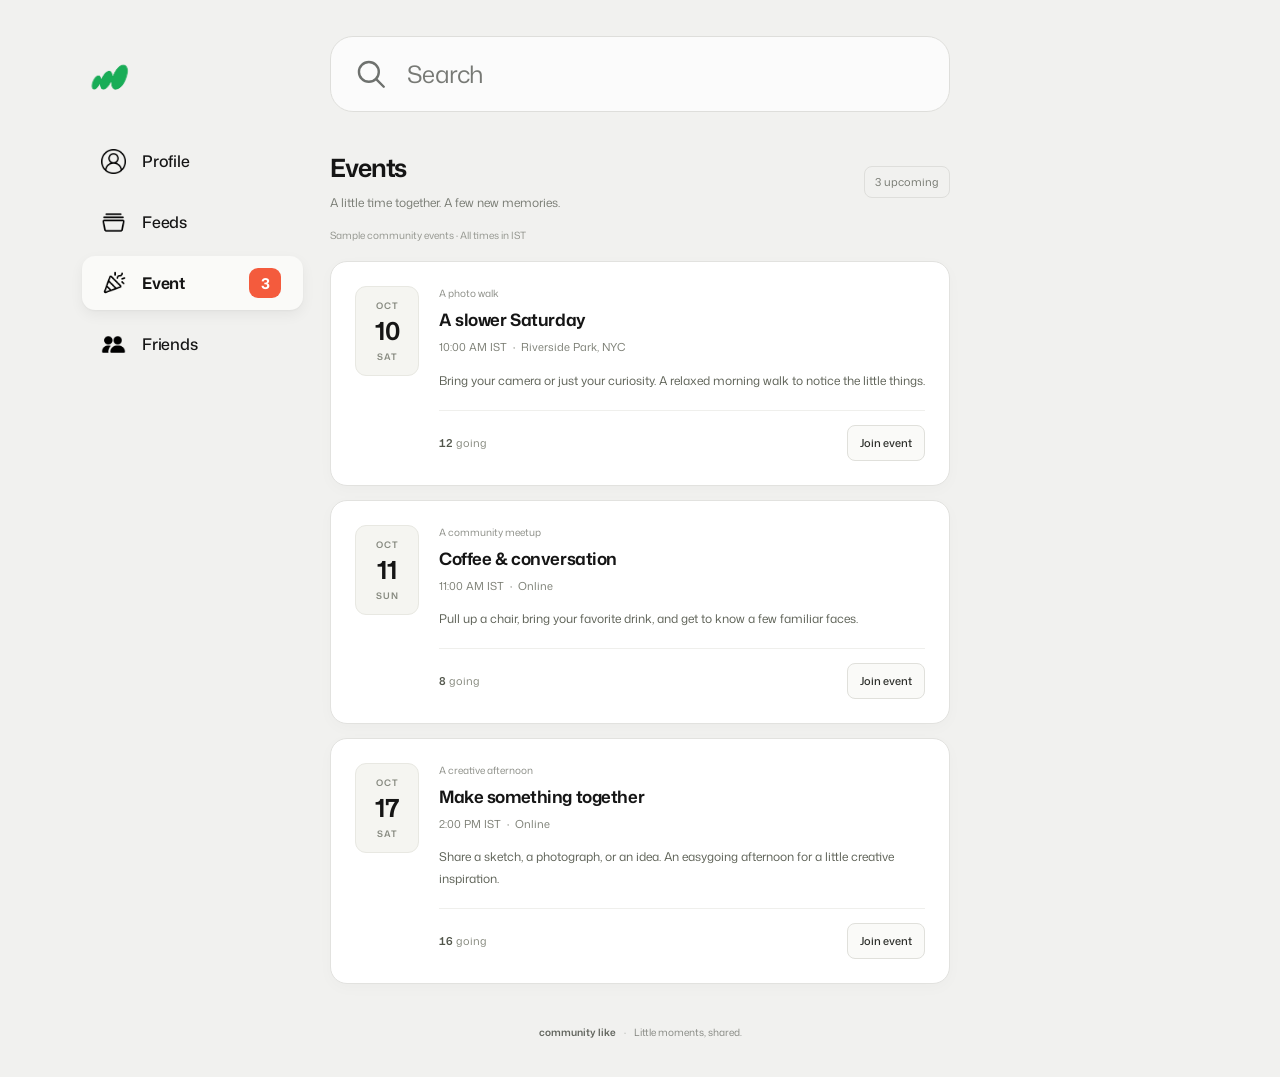
==== event.html @ 583a1580 "init" ====
<!doctype html>
<html lang="en">
  <head>
    <meta charset="UTF-8">
    <meta name="viewport" content="width=device-width, initial-scale=1">
    <title>community like · Event</title>
    <link rel="preconnect" href="https://fonts.googleapis.com">
    <link rel="preconnect" href="https://fonts.gstatic.com" crossorigin>
    <link href="https://fonts.googleapis.com/css2?family=Handlee&family=Instrument+Serif:ital@0;1&family=Mona+Sans:ital,wght@0,200..900;1,200..900&family=Shadows+Into+Light&family=Share+Tech+Mono&display=swap" rel="stylesheet">
    <link rel="stylesheet" href="styles.css">
  </head>
  <body>
    <svg class="svg-library" xmlns="http://www.w3.org/2000/svg">
      <defs>
        <symbol id="heart" viewBox="0 0 24 24">
          <path d="M20.8 4.6a5.5 5.5 0 0 0-7.8 0L12 5.7l-1.1-1.1a5.5 5.5 0 0 0-7.8 7.8L12 21l8.8-8.6a5.5 5.5 0 0 0 0-7.8Z"/>
        </symbol>
        <symbol id="comment" viewBox="0 0 24 24">
          <path d="M21 11.5a9 9 0 0 1-9 9 10 10 0 0 1-4-.9L3 21l1.4-4.8A9 9 0 1 1 21 11.5Z"/>
        </symbol>
        <symbol id="share" viewBox="0 0 24 24">
          <path d="M12 16V3m-5 5 5-5 5 5M5 13v7h14v-7"/>
        </symbol>
        <symbol id="bookmark" viewBox="0 0 24 24">
          <path d="M6 3h12v18l-6-4-6 4Z"/>
        </symbol>
        <symbol id="pin" viewBox="0 0 24 24">
          <path d="M19 10c0 5-7 11-7 11S5 15 5 10a7 7 0 1 1 14 0Z"/>
          <circle cx="12" cy="10" r="2.5"/>
        </symbol>
        <symbol id="search" viewBox="0 0 24 24">
          <circle cx="10.5" cy="10.5" r="7"/>
          <path d="m16 16 5 5"/>
        </symbol>
      </defs>
    </svg>
    <div class="workspace">
      <aside class="sidebar" aria-label="Community navigation">
        <a class="brand" href="index.html" aria-label="community like home">
          <img src="assets/logo.png" alt="community like" class="brand-logo">
        </a>
        <nav class="navigation">
          <a class="nav-link" href="profile.html">
            <span class="nav-icon">
              <img src="assets/profile.png" alt="">
            </span>
            <span class="nav-label">Profile</span>
          </a>
          <a class="nav-link" href="index.html">
            <span class="nav-icon">
              <img src="assets/feeds.png" alt="">
            </span>
            <span class="nav-label">Feeds</span>
          </a>
          <a class="nav-link active" href="event.html" aria-current="page">
            <span class="nav-icon">
              <img src="assets/event.png" alt="">
            </span>
            <span class="nav-label">Event</span>
            <span class="count-badge">3</span>
          </a>
          <a class="nav-link" href="friends.html">
            <span class="nav-icon">
              <img src="assets/friends.png" alt="">
            </span>
            <span class="nav-label">Friends</span>
          </a>
        </nav>
      </aside>
      <main class="main-content">
        <form class="search-bar" role="search">
          <label class="sr-only" for="site-search">Search</label>
          <svg class="search-icon" aria-hidden="true">
            <use href="#search"/>
          </svg>
          <input id="site-search" type="search" placeholder="Search" autocomplete="off">
        </form>

        <section class="directory-page" aria-labelledby="events-heading">
          <header class="page-heading">
            <div>
              <h1 id="events-heading">Events</h1>
              <p>A little time together. A few new memories.</p>
            </div>
            <span class="section-count">3 upcoming</span>
          </header>
          <p class="event-note">Sample community events · All times in IST</p>
          <div class="event-list">
            <article class="event-card" data-search-item>
              <div class="event-date" aria-label="SAT, October 10, 2026">
                <span>OCT</span>
                <strong>10</strong>
                <span>SAT</span>
              </div>
              <div class="event-info">
                <p class="event-category">A photo walk</p>
                <h2>A slower Saturday</h2>
                <p class="event-meta"><time datetime="2026-10-10T10:00:00+05:30">10:00 AM IST</time><span aria-hidden="true">·</span>Riverside Park, NYC</p>
                <p class="event-description">Bring your camera or just your curiosity. A relaxed morning walk to notice the little things.</p>
                <div class="event-bottom">
                  <span><strong class="going-count">12</strong> going</span>
                  <button class="quiet-button rsvp-button" type="button" aria-pressed="false" aria-label="Join A slower Saturday">Join event</button>
                </div>
              </div>
            </article>
            <article class="event-card" data-search-item>
              <div class="event-date" aria-label="SUN, October 11, 2026">
                <span>OCT</span>
                <strong>11</strong>
                <span>SUN</span>
              </div>
              <div class="event-info">
                <p class="event-category">A community meetup</p>
                <h2>Coffee & conversation</h2>
                <p class="event-meta"><time datetime="2026-10-11T11:00:00+05:30">11:00 AM IST</time><span aria-hidden="true">·</span>Online</p>
                <p class="event-description">Pull up a chair, bring your favorite drink, and get to know a few familiar faces.</p>
                <div class="event-bottom">
                  <span><strong class="going-count">8</strong> going</span>
                  <button class="quiet-button rsvp-button" type="button" aria-pressed="false" aria-label="Join Coffee & conversation">Join event</button>
                </div>
              </div>
            </article>
            <article class="event-card" data-search-item>
              <div class="event-date" aria-label="SAT, October 17, 2026">
                <span>OCT</span>
                <strong>17</strong>
                <span>SAT</span>
              </div>
              <div class="event-info">
                <p class="event-category">A creative afternoon</p>
                <h2>Make something together</h2>
                <p class="event-meta"><time datetime="2026-10-17T14:00:00+05:30">2:00 PM IST</time><span aria-hidden="true">·</span>Online</p>
                <p class="event-description">Share a sketch, a photograph, or an idea. An easygoing afternoon for a little creative inspiration.</p>
                <div class="event-bottom">
                  <span><strong class="going-count">16</strong> going</span>
                  <button class="quiet-button rsvp-button" type="button" aria-pressed="false" aria-label="Join Make something together">Join event</button>
                </div>
              </div>
            </article>
          </div>
          <p class="directory-empty" hidden>No events match your search.</p>
        </section>
        <footer class="site-footer">
          <span>community like</span>
          <span class="footer-dot" aria-hidden="true">·</span>
          <span>Little moments, shared.</span>
        </footer>
      </main>
    </div>
    <script src="app.js">
    </script>
  </body>
</html>
---- styles.css ----
:root {
  --page-bg: #f1f1ef;
  --text: #151515;
  --hover-bg: #ebeae6;
  --active-bg: #fafaf8;
  --badge-bg: #f45b3d;
  --shadow: 0 1px 2px rgba(0,0,0,.035), 0 5px 14px rgba(0,0,0,.055);
}
* { box-sizing: border-box; margin: 0; padding: 0; }
html, body { width: 100%; min-height: 100%; }
html {
  scroll-behavior: smooth;
  overflow-y: scroll;
  scrollbar-gutter: stable both-edges;
}
body { font-family: 'Mona Sans', -apple-system, BlinkMacSystemFont, 'Segoe UI', sans-serif; font-optical-sizing: auto; font-variation-settings: 'wdth' 100; background: var(--page-bg); color: var(--text); -webkit-font-smoothing: antialiased; }
.workspace { display: grid; grid-template-columns: minmax(0, 1fr) minmax(0, 650px) minmax(0, 1fr); width: 100%; max-width: 1320px; min-height: 100vh; margin: 0 auto; background: var(--page-bg); }
.sidebar {
  position: sticky;
  top: 0;
  align-self: start;
  width: 285px;
  min-width: 285px;
  justify-self: end;
  padding: 38px 24px 38px 40px;
  background: var(--page-bg);
}
.brand {
  display: flex;
  align-items: center;
  justify-content: center;
  width: 64px;
  height: 64px;
  margin-top: 8px;
  margin-left: 8px;
  margin-bottom: 8px;
  text-decoration: none;
}
.brand-logo {
  display: block;
  width: 60px;
  height: 60px;
  object-fit: contain;
}
.navigation { display: flex; flex-direction: column; width: 100%; gap: 7px; transform: translate(12px, 16px); }
.nav-link { width: 100%; height: 54px; display: grid; grid-template-columns: 34px 1fr auto; align-items: center; column-gap: 12px; padding: 0 22px 0 14px; border-radius: 13px; color: var(--text); text-decoration: none; font-size: 16px; font-weight: 500; letter-spacing: -.015em; transition: background-color 150ms ease, box-shadow 150ms ease; }
.nav-link:hover { background: var(--hover-bg); }
.nav-link.active { background: var(--active-bg); box-shadow: var(--shadow); font-weight: 650; }
.nav-icon { width: 34px; height: 34px; display: flex; align-items: center; justify-content: center; }
.nav-icon img { display: block; width: 25px; height: 25px; object-fit: contain; }
.nav-label { min-width: 0; white-space: nowrap; overflow: hidden; text-overflow: ellipsis; }
.count-badge { min-width: 32px; height: 30px; padding: 0 8px; display: inline-flex; align-items: center; justify-content: center; border-radius: 9px; background: var(--badge-bg); color: #fff; font-size: 15px; font-weight: 700; line-height: 1; font-variant-numeric: tabular-nums; }
.main-content { grid-column: 2; min-width: 0; min-height: 100vh; padding: 36px 15px; }
.search-bar { position: relative; width: min(100%,620px); height: 76px; margin: 0 auto; }
.search-bar input { width: 100%; height: 100%; padding: 0 28px 0 76px; border: 1px solid #dededb; border-radius: 23px; outline: none; background: rgba(255,255,255,.72); color: var(--text); font: inherit; font-size: 24px; letter-spacing: -.025em; }
.search-bar input::placeholder { color: #777975; }
.search-bar input:focus { border-color: #a9aaa7; background: #fff; box-shadow: 0 0 0 4px rgba(0,0,0,.05); }
.search-icon { position: absolute; top: 50%; left: 24px; width: 34px; height: 34px; transform: translateY(-50%); color: #6e716e; pointer-events: none; }
svg { fill: none; stroke: currentColor; stroke-linecap: round; stroke-linejoin: round; stroke-width: 1.7; }
.svg-library { position: absolute; width: 0; height: 0; overflow: hidden; }
.sr-only { position: absolute; width: 1px; height: 1px; margin: -1px; overflow: hidden; clip: rect(0,0,0,0); white-space: nowrap; }
.feed { width: min(100%,620px); margin: 38px auto 0; }
.post-list { display: grid; grid-template-columns: 1fr; gap: 24px; }
.post-card { min-width: 0; overflow: hidden; border: 1px solid #e2e2df; border-radius: 20px; background: #fff; box-shadow: 0 8px 24px rgba(25,25,22,.045); }
.post-media { width: 100%; aspect-ratio: 16/9; overflow: hidden; background: #e7e7e3; }
.post-media img { display: block; width: 100%; height: 100%; object-fit: cover; }
.post-details { padding: 20px 22px 14px; }
.post-header { display: flex; align-items: center; gap: 11px; }
.post-avatar { display: grid; width: 42px; height: 42px; place-items: center; flex: 0 0 auto; border-radius: 50%; color: #343532; font-size: 11px; font-weight: 700; background: #dedbd4; }
.avatar-02 { background: #dcdedf; } .avatar-03 { background: #d8d5cf; } .avatar-04 { background: #e2ded8; }
.post-author { min-width: 0; flex: 1; }
.post-author strong, .post-author span { display: block; }
.post-author strong { font-size: 14px; font-weight: 650; }
.post-author span { margin-top: 4px; color: #747671; font-size: 12px; }
.more-button { padding: 8px; border: 0; background: transparent; color: #797b76; font-size: 15px; letter-spacing: 2px; cursor: pointer; }
.post-title { margin: 18px 0 7px; color: #151515; font-size: 18px; font-weight: 650; letter-spacing: -.02em; }
.post-location { display: flex; align-items: center; gap: 5px; color: #777975; font-size: 12px; }
.post-location svg { width: 14px; height: 14px; }
.post-copy { margin: 11px 0 2px; color: #3b3d3a; font-size: 14px; line-height: 1.65; }
.post-footer { display: flex; align-items: center; gap: 18px; padding-top: 10px; margin-top: 16px; border-top: 1px solid #efefec; }
.post-action { display: inline-flex; align-items: center; justify-content: center; gap: 8px; min-height: 40px; padding: 8px 4px; border: 0; border-radius: 6px; background: transparent; color: #6e716b; font: inherit; font-size: 13px; font-variant-numeric: tabular-nums; cursor: pointer; }
.post-action svg { width: 20px; height: 20px; flex-shrink: 0; }
.post-action:hover { background: #f4f4f1; color: #1d1f1d; }
.post-action.liked { color: #151515; } .post-action.liked svg { fill: currentColor; }
.save-action { margin-left: auto; } .save-action.saved svg { fill: #151515; color: #151515; }
:focus-visible { outline: 2px solid #7958c5; outline-offset: 4px; }
.handlee { font-family: 'Handlee', cursive; } .shadows-into-light { font-family: 'Shadows Into Light', cursive; } .instrument-serif { font-family: 'Instrument Serif', serif; } .instrument-serif-italic { font-family: 'Instrument Serif', serif; font-style: italic; } .share-tech-mono { font-family: 'Share Tech Mono', monospace; }
@media(max-width:1100px) {
 .workspace { display: block; }
 .sidebar { position: static; width: 100%; min-width: 0; padding: 28px 20px; }
 .brand { width: 60px; height: 60px; margin-left: 8px; margin-bottom: 8px; }
 .brand-logo { width: 56px; height: 56px; }
 .navigation { gap: 6px; transform: none; }
 .nav-link { height: 52px; grid-template-columns: 32px 1fr auto; column-gap: 11px; padding: 0 21px 0 13px; border-radius: 12px; }
 .nav-icon { width: 32px; height: 32px; } .nav-icon img { width: 24px; height: 24px; }
 .count-badge { min-width: 31px; height: 29px; font-size: 14px; }
 .main-content { min-height: auto; padding: 28px 20px 48px; }
 .search-bar { height: 58px; } .search-bar input { padding-left: 58px; font-size: 18px; }
 .search-icon { left: 18px; width: 27px; height: 27px; }
 .feed { margin-top: 32px; } .post-card { border-radius: 17px; } .post-details { padding: 17px 16px 12px; }
 .post-footer { gap: 14px; }
}

/* Profile page */
.profile-card {
  width: min(100%, 620px);
  margin: 38px auto 0;
}

.profile-banner {
  height: 148px;
  overflow: hidden;
  border-radius: 14px;
  background: #e7e7e3;
}

.profile-banner img {
  display: block;
  width: 100%;
  height: 100%;
  object-fit: cover;
  object-position: center;
}

.profile-content {
  padding: 0 18px 18px;
}

.profile-summary {
  position: relative;
  display: flex;
  align-items: flex-end;
  gap: 20px;
  margin-top: -36px;
}

.profile-picture {
  display: block;
  width: 88px;
  height: 88px;
  flex-shrink: 0;
  object-fit: cover;
  border: 4px solid #fff;
  border-radius: 50%;
  background: #f1f1ef;
}

.profile-stats {
  display: flex;
  align-items: center;
  gap: 24px;
  padding-bottom: 12px;
}

.profile-stats div {
  display: flex;
  align-items: baseline;
  gap: 4px;
}

.profile-stats dt {
  order: 2;
  color: #737571;
  font-size: 12px;
  font-weight: 400;
}

.profile-stats dd {
  font-size: 14px;
  font-weight: 700;
  font-variant-numeric: tabular-nums;
}

.profile-intro {
  margin-top: 17px;
}

.profile-intro h1 {
  display: flex;
  align-items: center;
  gap: 6px;
  font-size: 21px;
  font-weight: 700;
  letter-spacing: -0.04em;
}

.profile-verified {
  width: 17px;
  height: 17px;
  flex-shrink: 0;
  fill: #3595f6;
  stroke: #3595f6;
  stroke-width: 1;
}

.profile-check {
  fill: none;
  stroke: #fff;
  stroke-width: 2;
}

.profile-intro p {
  margin-top: 11px;
  color: #454641;
  font-size: 12px;
  line-height: 1.85;
}

.profile-posts {
  margin-top: 26px;
  scroll-margin-top: 24px;
}

.profile-featured {
  overflow: hidden;
  border: 1px solid #e9e9e5;
  border-radius: 13px;
  background: #fff;
}

.profile-featured-media {
  position: relative;
  aspect-ratio: 16 / 9;
  overflow: hidden;
  background: #e7e7e3;
}

.profile-featured-media img {
  display: block;
  width: 100%;
  height: 100%;
  object-fit: cover;
}

.profile-featured-media figcaption {
  position: absolute;
  top: 12px;
  left: 12px;
  display: flex;
  align-items: center;
  gap: 6px;
  padding: 7px 10px;
  border-radius: 6px;
  background: #fff;
  color: #454641;
  font-size: 10px;
  font-weight: 600;
}

.profile-featured-media figcaption svg {
  width: 13px;
  height: 13px;
}

.profile-featured-details {
  padding: 17px 18px 8px;
}

.profile-featured-details h2 {
  color: #7958c5;
  font-size: 16px;
  font-weight: 650;
  letter-spacing: -0.02em;
}

.profile-featured-details p {
  margin-top: 8px;
  color: #555751;
  font-size: 12px;
  line-height: 1.75;
}

.profile-featured-details .post-footer {
  margin-top: 13px;
}

.profile-featured-details span.post-action {
  cursor: default;
}

@media (max-width: 1100px) {
  .profile-card {
    margin-top: 32px;
  }
}

@media (max-width: 480px) {
  .profile-banner {
    height: 120px;
    border-radius: 11px;
  }

  .profile-content {
    padding: 0 10px 10px;
  }

  .profile-summary {
    gap: 12px;
    margin-top: -30px;
  }

  .profile-picture {
    width: 74px;
    height: 74px;
  }

  .profile-stats {
    gap: 13px;
    padding-bottom: 9px;
  }

  .profile-stats dt {
    font-size: 10px;
  }

  .profile-stats dd {
    font-size: 12px;
  }

  .profile-intro h1 {
    font-size: 19px;
  }
}

@media (max-width: 350px) {
  .profile-stats div {
    flex-direction: column;
    gap: 2px;
  }
}

.profile-posts-heading {
  margin-bottom: 16px;
  font-size: 17px;
  font-weight: 650;
  letter-spacing: -0.02em;
}

img.post-avatar {
  display: block;
  object-fit: cover;
}
/* Shared page layout and footer */
.main-content {
  display: flex;
  flex-direction: column;
}

.search-bar {
  flex-shrink: 0;
}

.site-footer {
  display: flex;
  align-items: center;
  justify-content: center;
  flex-wrap: wrap;
  gap: 8px;
  width: min(100%, 620px);
  margin: auto auto 0;
  padding-top: 40px;
  color: #858781;
  font-size: 10px;
  line-height: 1.7;
}

.site-footer > span:first-child {
  color: #62655e;
  font-weight: 600;
}

.footer-dot {
  color: #b0b2ac;
}

.directory-page {
  width: min(100%, 620px);
  margin: 38px auto 0;
}

.page-heading {
  display: flex;
  align-items: center;
  justify-content: space-between;
  gap: 16px;
  margin-bottom: 24px;
}

.page-heading h1 {
  font-size: 25px;
  font-weight: 650;
  letter-spacing: -0.045em;
}

.page-heading p {
  margin-top: 8px;
  color: #787b73;
  font-size: 12px;
  line-height: 1.7;
}

.section-count {
  flex-shrink: 0;
  padding: 7px 10px;
  border: 1px solid #dededb;
  border-radius: 8px;
  color: #74776f;
  font-size: 11px;
}

.friend-list,
.event-list {
  display: grid;
  gap: 14px;
}

.friend-card {
  display: grid;
  grid-template-columns: 64px minmax(0, 1fr) auto;
  align-items: center;
  gap: 17px;
  padding: 22px;
  border: 1px solid #e2e2df;
  border-radius: 17px;
  background: #fff;
  box-shadow: 0 4px 16px rgba(25, 25, 22, 0.025);
}

.friend-picture {
  display: block;
  width: 64px;
  height: 64px;
  border-radius: 50%;
  object-fit: cover;
}

.friend-info h2 {
  font-size: 15px;
  font-weight: 650;
  letter-spacing: -0.02em;
}

.friend-info p {
  margin-top: 4px;
  color: #85877f;
  font-size: 11px;
}

.friend-status {
  display: inline-block;
  margin-top: 7px;
  color: #64675e;
  font-size: 10px;
}

.quiet-button {
  min-height: 36px;
  padding: 8px 12px;
  border: 1px solid #e0e0db;
  border-radius: 8px;
  background: #fafaf8;
  color: #292b27;
  font: inherit;
  font-size: 11px;
  font-weight: 500;
  cursor: pointer;
}

.quiet-button:hover {
  border-color: #bfc1b9;
  background: #f0f0eb;
}

.friend-bio {
  grid-column: 2 / -1;
  border-top: 1px solid #efefec;
  padding-top: 13px;
  color: #72766c;
  font-size: 12px;
  line-height: 1.8;
}

.event-note {
  margin: -9px 0 19px;
  color: #92948d;
  font-size: 10px;
}

.event-card {
  display: grid;
  grid-template-columns: 64px minmax(0, 1fr);
  align-items: start;
  gap: 20px;
  padding: 24px;
  border: 1px solid #e2e2df;
  border-radius: 17px;
  background: #fff;
  box-shadow: 0 4px 16px rgba(25, 25, 22, 0.025);
}

.event-date {
  display: flex;
  flex-direction: column;
  align-items: center;
  padding: 12px 8px;
  border: 1px solid #e8e8e2;
  border-radius: 11px;
  background: #f5f5f1;
}

.event-date span {
  color: #878a80;
  font-size: 9px;
  font-weight: 600;
  letter-spacing: 1px;
}

.event-date strong {
  margin: 4px 0;
  font-size: 25px;
  font-weight: 650;
  line-height: 1.2;
}

.event-category {
  margin-bottom: 7px;
  color: #8a8c85;
  font-size: 10px;
}

.event-info h2 {
  font-size: 17px;
  font-weight: 650;
  letter-spacing: -0.025em;
}

.event-meta {
  display: flex;
  align-items: baseline;
  flex-wrap: wrap;
  gap: 6px;
  margin-top: 8px;
  color: #7b7e74;
  font-size: 11px;
  line-height: 1.6;
}

.event-description {
  margin-top: 13px;
  color: #5c6055;
  font-size: 12px;
  line-height: 1.8;
}

.event-bottom {
  display: flex;
  align-items: center;
  justify-content: space-between;
  gap: 12px;
  margin-top: 18px;
  padding-top: 14px;
  border-top: 1px solid #efefec;
}

.event-bottom > span {
  color: #85887d;
  font-size: 11px;
}

.going-count {
  color: #52564b;
  font-weight: 600;
  font-variant-numeric: tabular-nums;
}

.rsvp-button[aria-pressed='true'] {
  background: #151515;
  color: #fff;
  border-color: #151515;
}

.directory-empty {
  padding: 30px 10px;
  color: #7a7e70;
  font-size: 13px;
  text-align: center;
}

[hidden] {
  display: none !important;
}

@media (max-width: 480px) {
  .directory-page {
    margin-top: 32px;
  }

  .page-heading {
    align-items: flex-start;
  }

  .friend-card {
    grid-template-columns: 52px minmax(0, 1fr);
    padding: 17px;
    gap: 12px;
  }

  .friend-picture {
    width: 52px;
    height: 52px;
  }

  .friend-profile-button {
    grid-column: 2;
    justify-self: start;
  }

  .friend-bio {
    grid-column: 1 / -1;
  }

  .event-card {
    grid-template-columns: 52px minmax(0, 1fr);
    gap: 14px;
    padding: 17px;
  }
}
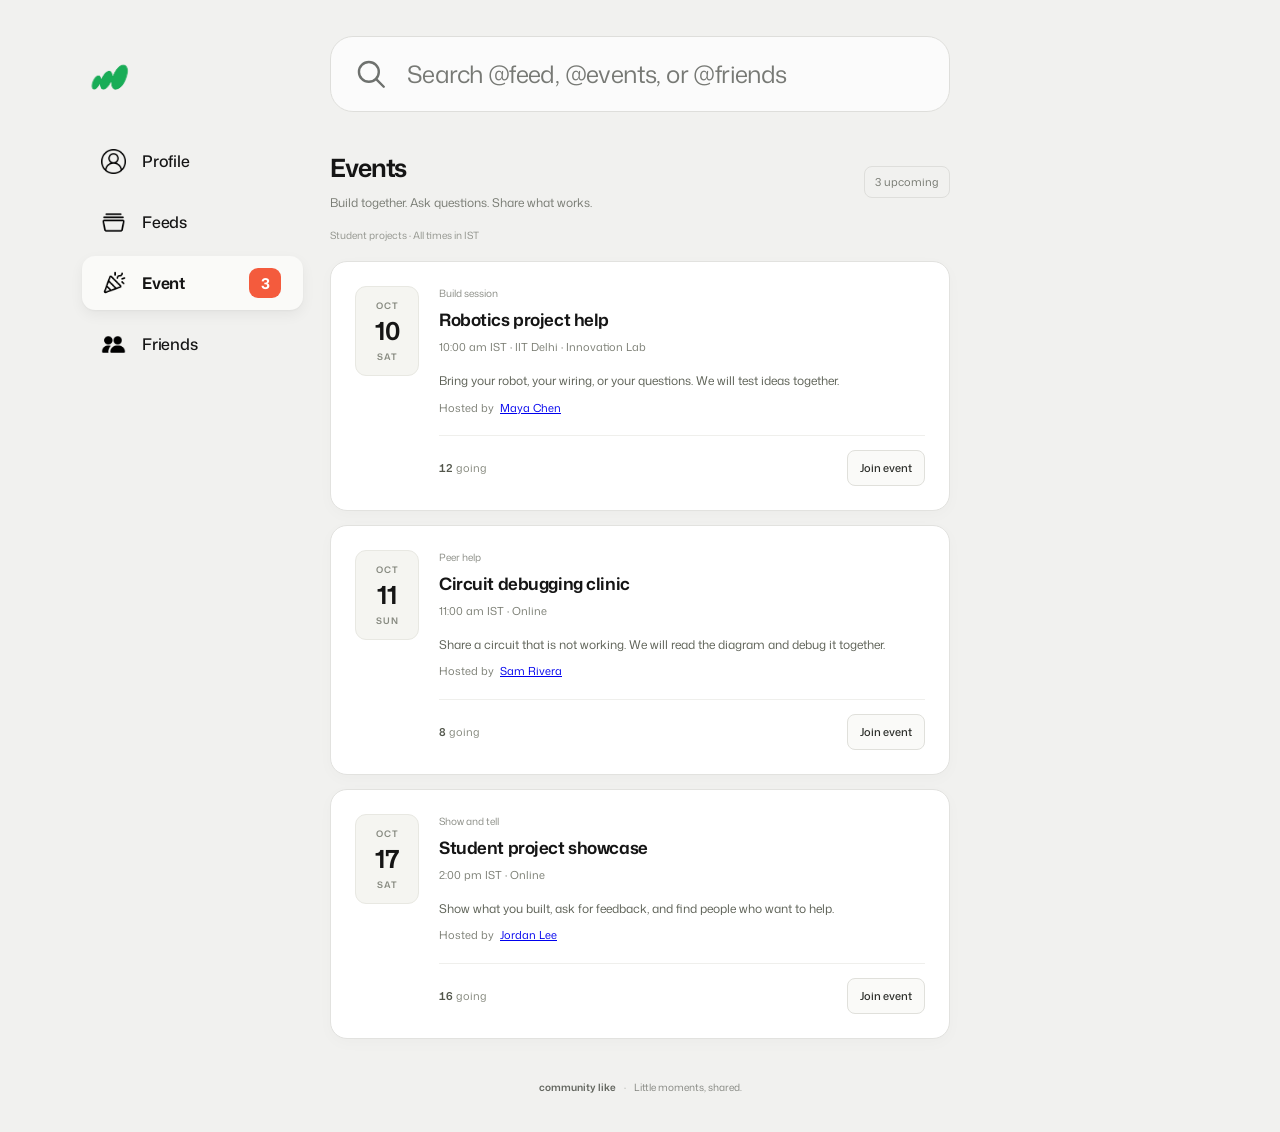
==== commit 42d69683: "added post upload" ====
--- a/event.html
+++ b/event.html
@@ -147,7 +147,8 @@
         </footer>
       </main>
     </div>
-    <script src="app.js">
+    <script src="data.js?v=3"></script>
+    <script src="app.js?v=3">
     </script>
   </body>
 </html>
--- a/styles.css
+++ b/styles.css
@@ -66,23 +66,32 @@
 .post-media img { display: block; width: 100%; height: 100%; object-fit: cover; }
 .post-details { padding: 20px 22px 14px; }
 .post-header { display: flex; align-items: center; gap: 11px; }
+.post-menu { margin-left:auto; border:0; background:transparent; color:#a06a6a; font:inherit; font-size:10px; cursor:pointer; }
+.post-menu:hover { color:#b33232; text-decoration:underline; }
 .post-avatar { display: grid; width: 42px; height: 42px; place-items: center; flex: 0 0 auto; border-radius: 50%; color: #343532; font-size: 11px; font-weight: 700; background: #dedbd4; }
 .avatar-02 { background: #dcdedf; } .avatar-03 { background: #d8d5cf; } .avatar-04 { background: #e2ded8; }
 .post-author { min-width: 0; flex: 1; }
+.post-author { color: inherit; text-decoration: none; }
+.post-author:hover strong { text-decoration: underline; }
 .post-author strong, .post-author span { display: block; }
 .post-author strong { font-size: 14px; font-weight: 650; }
 .post-author span { margin-top: 4px; color: #747671; font-size: 12px; }
 .more-button { padding: 8px; border: 0; background: transparent; color: #797b76; font-size: 15px; letter-spacing: 2px; cursor: pointer; }
 .post-title { margin: 18px 0 7px; color: #151515; font-size: 18px; font-weight: 650; letter-spacing: -.02em; }
-.post-location { display: flex; align-items: center; gap: 5px; color: #777975; font-size: 12px; }
-.post-location svg { width: 14px; height: 14px; }
+.post-location { display: inline-flex; align-items: center; gap: 6px; width: fit-content; max-width: 100%; margin-top: 2px; padding: 6px 9px 6px 7px; border: 1px solid #e4def2; border-radius: 999px; background: #f8f5ff; color: #684c9b; font-size: 11px; font-weight: 600; line-height: 1; }
+.post-location svg { width: 14px; height: 14px; flex: 0 0 14px; stroke-width: 1.8; }
 .post-copy { margin: 11px 0 2px; color: #3b3d3a; font-size: 14px; line-height: 1.65; }
-.post-footer { display: flex; align-items: center; gap: 18px; padding-top: 10px; margin-top: 16px; border-top: 1px solid #efefec; }
-.post-action { display: inline-flex; align-items: center; justify-content: center; gap: 8px; min-height: 40px; padding: 8px 4px; border: 0; border-radius: 6px; background: transparent; color: #6e716b; font: inherit; font-size: 13px; font-variant-numeric: tabular-nums; cursor: pointer; }
-.post-action svg { width: 20px; height: 20px; flex-shrink: 0; }
-.post-action:hover { background: #f4f4f1; color: #1d1f1d; }
-.post-action.liked { color: #151515; } .post-action.liked svg { fill: currentColor; }
-.save-action { margin-left: auto; } .save-action.saved svg { fill: #151515; color: #151515; }
+.post-footer { display: flex; align-items: center; gap: 8px; padding-top: 13px; margin-top: 17px; border-top: 1px solid #efefec; }
+.post-action { display: inline-flex; align-items: center; justify-content: center; gap: 7px; min-height: 34px; padding: 7px 10px; border: 1px solid #e7e7e2; border-radius: 9px; background: #fbfbf9; color: #777a72; font: inherit; font-size: 12px; font-variant-numeric: tabular-nums; cursor: pointer; transition: background 150ms ease, border-color 150ms ease, color 150ms ease, transform 150ms ease; }
+.post-action svg { width: 16px; height: 16px; flex: 0 0 16px; stroke-width: 1.8; }
+.post-action:hover { border-color: #c9cbc3; background: #f1f1ec; color: #1d1f1d; transform: translateY(-1px); }
+.post-action:active { transform: translateY(0); }
+.post-action.like-button.liked { border-color: #e3b5b0; background: #fff1ef; color: #c14c43; }
+.post-action.save-action.saved { border-color: #c8bde8; background: #f3effd; color: #6849a8; }
+.post-stat { cursor: default; }
+.post-stat:hover { transform: none; }
+.university-pin { display:inline-flex; align-items:center; justify-content:center; width:14px; height:14px; color:#7958c5; font-size:16px; }
+.save-action { margin-left: auto; }
 :focus-visible { outline: 2px solid #7958c5; outline-offset: 4px; }
 .handlee { font-family: 'Handlee', cursive; } .shadows-into-light { font-family: 'Shadows Into Light', cursive; } .instrument-serif { font-family: 'Instrument Serif', serif; } .instrument-serif-italic { font-family: 'Instrument Serif', serif; font-style: italic; } .share-tech-mono { font-family: 'Share Tech Mono', monospace; }
 @media(max-width:1100px) {
@@ -586,6 +595,45 @@
   text-align: center;
 }
 
+/* Hide the static no-script fallback once the shared renderer is mounted. */
+.main-content > .feed,
+.main-content > .profile-card,
+.main-content > .directory-page:not(.app-rendered) { display: none; }
+
+.search-tools { position:absolute; left:18px; right:18px; bottom:8px; display:flex; align-items:center; gap:7px; color:#858781; font-size:11px; opacity:0; transform:translateY(5px); pointer-events:none; transition:opacity 150ms ease, transform 150ms ease; }
+.search-bar:focus-within { height:106px; transition:height 150ms ease; }
+.search-bar:focus-within .search-tools, .search-bar:has(input:not(:placeholder-shown)) .search-tools { opacity:1; transform:none; pointer-events:auto; }
+.search-tools .quiet-button { min-height:30px; padding:5px 9px; font-size:10px; }
+.search-tools .quiet-button[aria-pressed="true"] { background:#151515; color:#fff; border-color:#151515; }
+.app-status { position:fixed; right:20px; bottom:20px; z-index:5; max-width:280px; padding:10px 13px; border-radius:9px; background:#151515; color:#fff; font-size:11px; box-shadow:0 8px 24px rgba(0,0,0,.18); }
+.app-status:empty { display:none; }
+.result-heading { margin:28px 0 13px; font-size:16px; }
+.project-intro { display:flex; align-items:center; gap:9px; margin:-8px 0 20px; padding:11px 13px; border:1px solid #e5e3ed; border-radius:11px; background:#faf9fd; color:#717377; font-size:11px; line-height:1.5; }
+.project-intro strong { color:#5b3e96; font-size:12px; }
+.project-composer { margin-bottom:24px; padding:18px 18px 12px; border:1px solid #dededb; border-radius:16px; background:#fff; box-shadow:0 5px 18px rgba(25,25,22,.04); }
+.composer-top { display:flex; align-items:flex-start; gap:12px; }
+.composer-top img { width:40px; height:40px; border-radius:50%; object-fit:cover; }
+.composer-top textarea { width:100%; min-height:58px; resize:vertical; border:0; outline:0; color:#252624; background:transparent; font:inherit; font-size:18px; line-height:1.45; }
+.composer-top textarea::placeholder { color:#888b87; }
+.composer-location { display:block; width:calc(100% - 52px); margin:10px 0 0 52px; min-height:36px; padding:8px 12px 8px 34px; border:1px solid #dcd2f1; border-radius:10px; outline:0; background:#faf8ff; color:#684c9b; font:inherit; font-size:11px; background-image:url('assets/flag.svg'); background-repeat:no-repeat; background-position:11px center; background-size:15px; }
+.composer-location::placeholder { color:#8a7aa9; }
+.composer-location:focus { border-color:#a695d2; background-color:#f6f1ff; box-shadow:0 0 0 3px rgba(121,88,197,.1); }
+.composer-preview { display:flex; align-items:center; gap:8px; margin:8px 0 0 52px; color:#73766e; font-size:10px; }
+.composer-preview img { width:44px; height:44px; border-radius:8px; object-fit:cover; border:1px solid #e3e3de; }
+.preview-remove { display:inline-flex; align-items:center; justify-content:center; width:22px; height:22px; margin-left:2px; border:1px solid #dededb; border-radius:50%; background:#fff; color:#777a72; font-size:16px; line-height:1; cursor:pointer; }
+.preview-remove:hover { border-color:#c98b8b; background:#fff2f1; color:#ad3f3f; }
+.composer-tools { display:flex; align-items:center; gap:17px; margin-top:12px; padding-top:11px; border-top:1px solid #efefec; color:#72766e; }
+.composer-tool { display:inline-flex; align-items:center; gap:5px; font-size:18px; }
+.composer-tool { border:0; background:transparent; color:#72766e; cursor:pointer; font:inherit; }
+.composer-tool img { width:20px; height:20px; display:block; opacity:.72; }
+.composer-tool span { font-size:11px; }
+.composer-tool:hover, .composer-tool.selected { color:#5b3e96; }
+.composer-tool small { color:#898c84; font-size:10px; }
+.composer-submit { margin-left:auto; min-width:76px; padding:10px 18px; border:0; border-radius:999px; background:#171817; color:#fff; font:inherit; font-size:12px; font-weight:650; cursor:pointer; }
+.composer-submit:hover { background:#5b3e96; }
+@media(max-width:480px){ .composer-tools{ gap:10px; } .composer-tool small{ display:none; } .composer-submit{ min-width:64px; padding:9px 14px; } }
+@media(max-width:480px){ .search-tools{ left:12px; right:12px; flex-wrap:wrap; } .search-bar:focus-within{ height:112px; } .app-status{ right:12px; bottom:12px; } }
+
 [hidden] {
   display: none !important;
 }
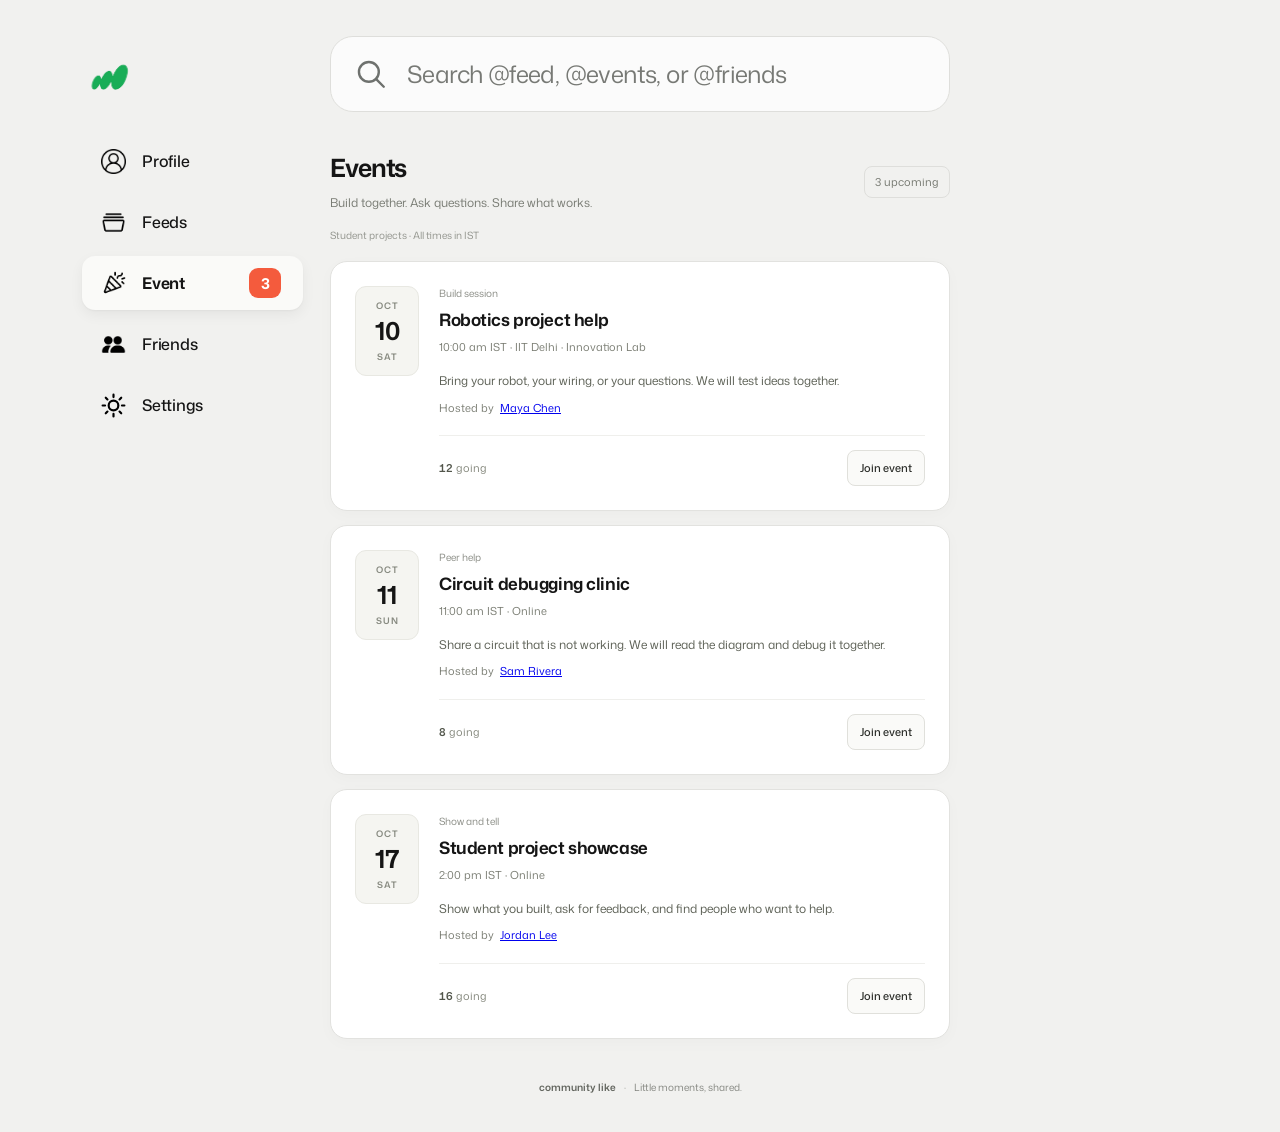
==== commit 2db0a5e2: "auth" ====
--- a/event.html
+++ b/event.html
@@ -65,6 +65,7 @@
             </span>
             <span class="nav-label">Friends</span>
           </a>
+          <a class="nav-link" href="settings.html"><span class="nav-icon"><img src="assets/settings.svg" alt=""></span><span class="nav-label">Settings</span></a>
         </nav>
       </aside>
       <main class="main-content">
@@ -147,6 +148,7 @@
         </footer>
       </main>
     </div>
+    <script src="auth.js?v=8"></script>
     <script src="data.js?v=3"></script>
     <script src="app.js?v=3">
     </script>
--- a/styles.css
+++ b/styles.css
@@ -48,6 +48,7 @@
 .nav-link.active { background: var(--active-bg); box-shadow: var(--shadow); font-weight: 650; }
 .nav-icon { width: 34px; height: 34px; display: flex; align-items: center; justify-content: center; }
 .nav-icon img { display: block; width: 25px; height: 25px; object-fit: contain; }
+.nav-icon img[src*="settings"] { width: 29px; height: 29px; }
 .nav-label { min-width: 0; white-space: nowrap; overflow: hidden; text-overflow: ellipsis; }
 .count-badge { min-width: 32px; height: 30px; padding: 0 8px; display: inline-flex; align-items: center; justify-content: center; border-radius: 9px; background: var(--badge-bg); color: #fff; font-size: 15px; font-weight: 700; line-height: 1; font-variant-numeric: tabular-nums; }
 .main-content { grid-column: 2; min-width: 0; min-height: 100vh; padding: 36px 15px; }
@@ -607,6 +608,18 @@
 .search-tools .quiet-button[aria-pressed="true"] { background:#151515; color:#fff; border-color:#151515; }
 .app-status { position:fixed; right:20px; bottom:20px; z-index:5; max-width:280px; padding:10px 13px; border-radius:9px; background:#151515; color:#fff; font-size:11px; box-shadow:0 8px 24px rgba(0,0,0,.18); }
 .app-status:empty { display:none; }
+.landing-page { display:grid; min-height:100vh; place-items:center; padding:32px 20px; background:#f4f4f2; }
+.landing-auth { width:min(100%, 480px); }
+.landing-auth > #clerk-sign-in { min-height:460px; }
+.landing-loading { margin-top:12px; color:#777a72; font-size:12px; text-align:center; }
+.auth-nav { display:flex; align-items:center; gap:10px; margin:28px 12px 0; color:#666960; font-size:11px; }
+.auth-nav [data-clerk-account] { min-width:32px; min-height:32px; }
+.auth-nav button { min-height:34px; padding:8px 12px; border:1px solid #e0e0db; border-radius:8px; background:#fafaf8; color:#4d504a; font:inherit; font-size:11px; font-weight:600; cursor:pointer; transition:background 150ms ease, border-color 150ms ease, color 150ms ease; }
+.auth-nav button:hover { border-color:#c98b8b; background:#fff2f1; color:#a23e3e; }
+.settings-page { width:min(100%,620px); margin:38px auto 0; }
+.clerk-settings { min-height:520px; }
+.settings-signout { margin-top:18px; min-height:40px; padding:9px 16px; border:1px solid #e0b7b7; border-radius:9px; background:#fff5f4; color:#a23e3e; font:inherit; font-size:12px; font-weight:650; cursor:pointer; }
+.settings-signout:hover { background:#ffe9e6; border-color:#c98b8b; }
 .result-heading { margin:28px 0 13px; font-size:16px; }
 .project-intro { display:flex; align-items:center; gap:9px; margin:-8px 0 20px; padding:11px 13px; border:1px solid #e5e3ed; border-radius:11px; background:#faf9fd; color:#717377; font-size:11px; line-height:1.5; }
 .project-intro strong { color:#5b3e96; font-size:12px; }
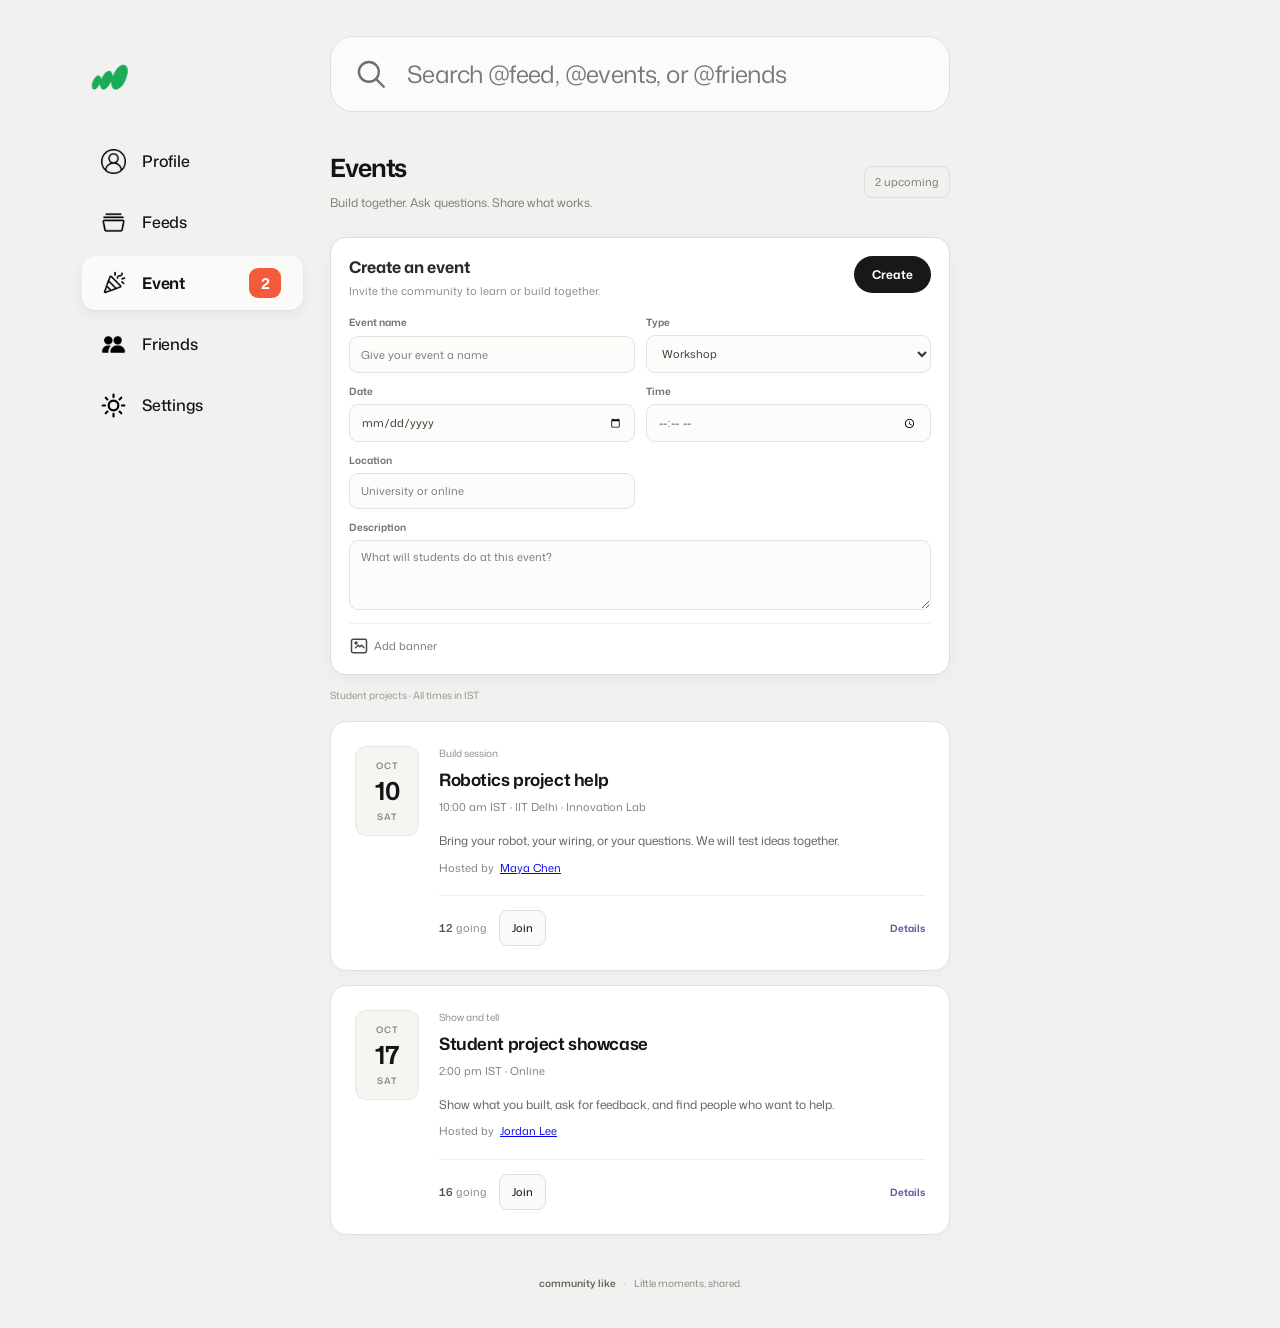
==== commit 3de00243: "events" ====
--- a/event.html
+++ b/event.html
@@ -57,7 +57,7 @@
               <img src="assets/event.png" alt="">
             </span>
             <span class="nav-label">Event</span>
-            <span class="count-badge">3</span>
+            <span class="count-badge">2</span>
           </a>
           <a class="nav-link" href="friends.html">
             <span class="nav-icon">
@@ -83,7 +83,7 @@
               <h1 id="events-heading">Events</h1>
               <p>A little time together. A few new memories.</p>
             </div>
-            <span class="section-count">3 upcoming</span>
+            <span class="section-count">2 upcoming</span>
           </header>
           <p class="event-note">Sample community events · All times in IST</p>
           <div class="event-list">
--- a/styles.css
+++ b/styles.css
@@ -595,6 +595,54 @@
   font-size: 13px;
   text-align: center;
 }
+.event-title-link { color:inherit; text-decoration:none; }
+.event-title-link:hover { text-decoration:underline; text-underline-offset:3px; }
+.event-details-link { margin-left:auto; color:#6b549e; font-size:10px; font-weight:650; text-decoration:none; }
+.event-details-link:hover { text-decoration:underline; text-underline-offset:3px; }
+.event-delete { padding:0; border:0; background:transparent; color:#a24b4b; font:inherit; font-size:10px; cursor:pointer; }
+.event-delete:hover { text-decoration:underline; text-underline-offset:3px; }
+.event-detail-page { width:min(100%, 700px); margin:38px auto 0; }
+.event-detail-card { overflow:hidden; border:1px solid #e4e4df; border-radius:18px; background:#fff; box-shadow:0 8px 26px rgba(25,25,22,.05); }
+.event-detail-banner { display:block; width:100%; height:230px; object-fit:cover; background:#f0efe9; }
+.event-detail-body { padding:0 26px 27px; }
+.event-detail-host { display:flex; align-items:flex-start; min-height:48px; position:relative; z-index:1; }
+.event-detail-host-avatar { position:absolute; top:-32px; left:0; width:64px; height:64px; border:4px solid #fff; border-radius:50%; object-fit:cover; background:#eef0ec; box-shadow:0 3px 12px rgba(25,25,22,.13); }
+.event-detail-host > div { padding:8px 0 0 78px; }
+.event-detail-host strong, .event-detail-host span { display:block; }
+.event-detail-host strong { color:#292c27; font-size:13px; }
+.event-detail-host-handle { width:max-content; margin-top:4px; padding:3px 7px; border-radius:999px; background:#f1eef9; color:#624c91 !important; font-size:11px !important; font-weight:600; letter-spacing:.01em; }
+.event-detail-body > .back-link { margin-top:21px; }
+.back-link { display:inline-block; margin-bottom:23px; color:#85887f; font-size:11px; text-decoration:none; }
+.back-link:hover { color:#5f4b8c; }
+.event-detail-body h1 { margin:5px 0 11px; color:#272a24; font-size:29px; line-height:1.12; letter-spacing:-.035em; }
+.event-detail-description { max-width:560px; margin:0; color:#666b61; font-size:13px; line-height:1.65; }
+.event-detail-meta { display:grid; grid-template-columns:repeat(2,minmax(0,1fr)); gap:12px; margin:25px 0 22px; }
+.event-detail-meta div { padding:12px 13px; border:1px solid #eeeeea; border-radius:11px; background:#fcfcfa; }
+.event-detail-meta dt { margin-bottom:5px; color:#92958c; font-size:9px; font-weight:650; letter-spacing:.06em; text-transform:uppercase; }
+.event-detail-meta dd { margin:0; color:#3f433b; font-size:11px; line-height:1.45; }
+.event-detail-meta dd strong { color:#282b26; font-weight:650; }
+.event-detail-meta a { color:#5f4b8c; text-decoration:none; }
+.event-detail-rsvp { min-height:40px; padding:9px 18px; border:0; border-radius:999px; background:#171817; color:#fff; font:inherit; font-size:12px; font-weight:650; cursor:pointer; }
+.event-detail-rsvp:hover { background:#5f4b8c; }
+.event-detail-rsvp[aria-pressed='true'] { background:#5f4b8c; }
+.event-detail-actions { display:flex; align-items:center; gap:14px; }
+.event-detail-delete { min-height:38px; padding:8px 12px; border:1px solid #e2c5c5; border-radius:999px; background:#fff8f7; color:#a24b4b; font:inherit; font-size:11px; font-weight:650; cursor:pointer; }
+.event-detail-delete:hover { background:#ffefed; border-color:#cf9d9d; }
+.event-composer { margin:24px 0 22px; padding:18px; border:1px solid #dededb; border-radius:16px; background:#fff; box-shadow:0 5px 18px rgba(25,25,22,.04); }
+.event-composer-heading { display:flex; align-items:flex-start; justify-content:space-between; gap:16px; margin-bottom:16px; }
+.event-composer-heading h2 { margin:0; color:#292c27; font-size:16px; }
+.event-composer-heading p { margin:5px 0 0; color:#85887f; font-size:11px; }
+.event-form-grid { display:grid; grid-template-columns:repeat(2,minmax(0,1fr)); gap:11px; }
+.event-composer label { display:grid; gap:6px; color:#74786f; font-size:10px; font-weight:650; }
+.event-composer input, .event-composer select, .event-composer textarea { width:100%; min-height:36px; padding:9px 11px; border:1px solid #e2e2dd; border-radius:9px; outline:0; background:#fcfcfa; color:#30332d; font:inherit; font-size:11px; font-weight:400; }
+.event-composer textarea { min-height:70px; resize:vertical; line-height:1.45; }
+.event-composer input:focus, .event-composer select:focus, .event-composer textarea:focus { border-color:#a695d2; background:#fff; box-shadow:0 0 0 3px rgba(121,88,197,.1); }
+.event-description-field { margin-top:11px; }
+.event-banner-tools { display:flex; align-items:center; gap:12px; margin-top:13px; padding-top:12px; border-top:1px solid #efefec; }
+.event-banner-preview { display:flex; align-items:center; gap:8px; color:#73766e; font-size:10px; }
+.event-banner-preview img { width:58px; height:36px; border:1px solid #e3e3de; border-radius:7px; object-fit:cover; }
+@media(max-width:560px){ .event-form-grid{ grid-template-columns:1fr; } .event-composer-heading{ align-items:flex-start; } }
+@media(max-width:560px){ .event-detail-page{ margin-top:25px; } .event-detail-banner{ height:175px; } .event-detail-body{ padding:20px; } .event-detail-body h1{ font-size:24px; } .event-detail-meta{ grid-template-columns:1fr; gap:8px; } }
 
 /* Hide the static no-script fallback once the shared renderer is mounted. */
 .main-content > .feed,
@@ -621,6 +669,32 @@
 .settings-signout { margin-top:18px; min-height:40px; padding:9px 16px; border:1px solid #e0b7b7; border-radius:9px; background:#fff5f4; color:#a23e3e; font:inherit; font-size:12px; font-weight:650; cursor:pointer; }
 .settings-signout:hover { background:#ffe9e6; border-color:#c98b8b; }
 .result-heading { margin:28px 0 13px; font-size:16px; }
+.profile-events { margin:28px 0 26px; padding:18px; border:1px solid #e7e7e2; border-radius:15px; background:#fff; }
+.profile-section-heading { display:flex; align-items:flex-start; justify-content:space-between; gap:16px; margin-bottom:13px; }
+.profile-section-heading h2 { margin:0; color:#262823; font-size:15px; font-weight:650; }
+.profile-section-heading p { margin:5px 0 0; color:#85887f; font-size:11px; line-height:1.4; }
+.profile-section-heading > span { display:grid; place-items:center; min-width:24px; height:24px; border-radius:8px; background:#f1f0eb; color:#696d63; font-size:11px; font-weight:650; }
+.profile-event-list { display:grid; gap:8px; }
+.profile-event { display:flex; align-items:center; gap:11px; padding:10px 11px; border:1px solid #efefeb; border-radius:11px; background:#fcfcfa; }
+.profile-event-date { display:grid; place-items:center; width:39px; min-width:39px; padding:5px 0; border-radius:8px; background:#f3f0fb; color:#6b549e; line-height:1; }
+.profile-event-date strong { font-size:8px; letter-spacing:.08em; }
+.profile-event-date b { margin-top:4px; font-size:16px; font-weight:700; }
+.profile-event h3 { margin:0; color:#30332d; font-size:12px; font-weight:650; }
+.profile-event p { margin:4px 0 0; color:#85887f; font-size:10px; }
+.profile-events-empty { padding-bottom:16px; }
+.profile-editor { margin:22px 0 26px; padding:17px; border:1px solid #e2e2dd; border-radius:15px; background:#fff; box-shadow:0 5px 18px rgba(25,25,22,.04); }
+.profile-editor-heading { display:flex; align-items:flex-start; justify-content:space-between; gap:14px; margin-bottom:14px; }
+.profile-editor-heading h2 { margin:0; color:#292c27; font-size:15px; }
+.profile-editor-heading p { margin:5px 0 0; color:#85887f; font-size:11px; }
+.profile-editor label { display:grid; gap:6px; margin-top:11px; color:#74786f; font-size:10px; font-weight:650; }
+.profile-editor input, .profile-editor textarea { width:100%; padding:9px 11px; border:1px solid #e2e2dd; border-radius:9px; outline:0; background:#fcfcfa; color:#30332d; font:inherit; font-size:11px; font-weight:400; }
+.profile-editor textarea { min-height:64px; resize:vertical; line-height:1.45; }
+.profile-editor input:focus, .profile-editor textarea:focus { border-color:#a695d2; background:#fff; box-shadow:0 0 0 3px rgba(121,88,197,.1); }
+.profile-editor-banner { display:flex; align-items:center; gap:11px; margin-top:13px; padding-top:12px; border-top:1px solid #efefec; }
+.profile-editor-preview { display:flex; align-items:center; gap:8px; }
+.profile-editor-preview img { width:64px; height:38px; border-radius:7px; border:1px solid #e3e3de; object-fit:cover; }
+.profile-edit-trigger { margin-top:5px; padding:8px 12px; border:1px solid #dededb; border-radius:999px; background:#fff; color:#5f4b8c; font:inherit; font-size:11px; font-weight:650; cursor:pointer; }
+.profile-edit-trigger:hover { border-color:#b8a9db; background:#f8f5ff; }
 .project-intro { display:flex; align-items:center; gap:9px; margin:-8px 0 20px; padding:11px 13px; border:1px solid #e5e3ed; border-radius:11px; background:#faf9fd; color:#717377; font-size:11px; line-height:1.5; }
 .project-intro strong { color:#5b3e96; font-size:12px; }
 .project-composer { margin-bottom:24px; padding:18px 18px 12px; border:1px solid #dededb; border-radius:16px; background:#fff; box-shadow:0 5px 18px rgba(25,25,22,.04); }
